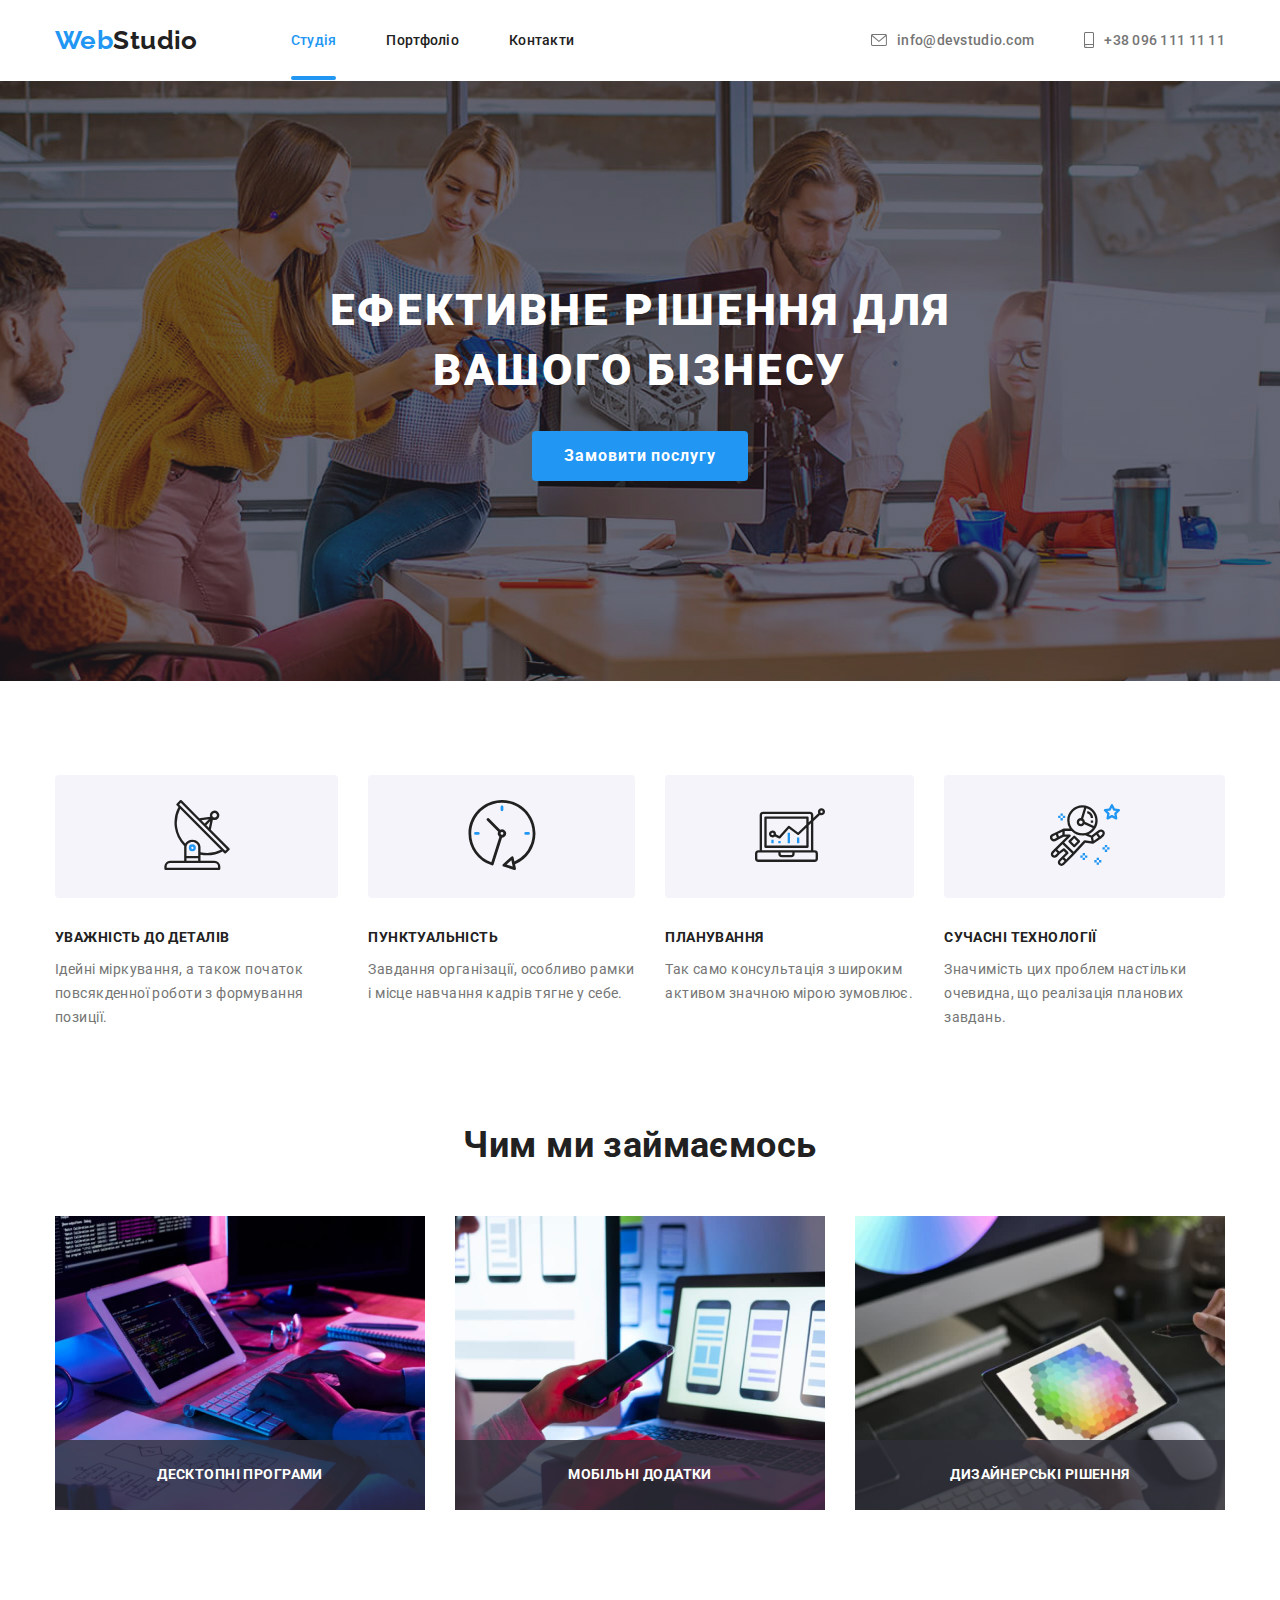
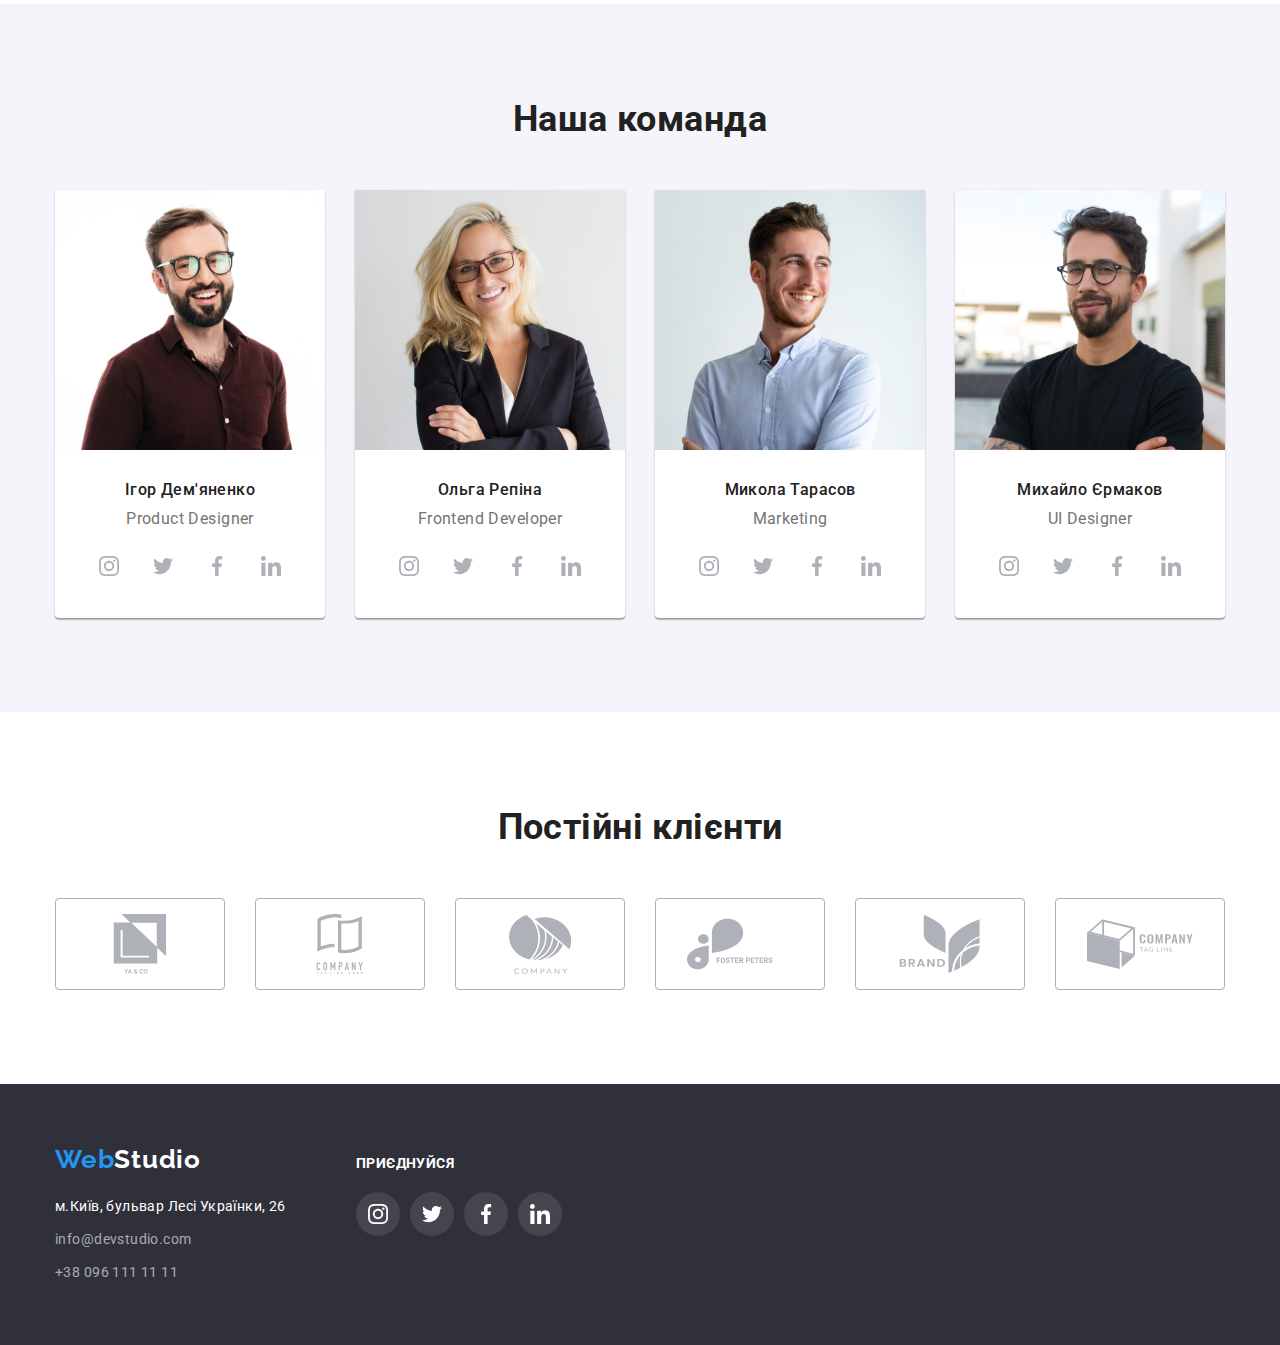
==== index.html @ 9a930aad "Initial commit" ====
<!DOCTYPE html>
<html lang="en">
	<head>
		<meta charset="UTF-8" />
		<meta http-equiv="X-UA-Compatible" content="IE=edge" />
		<meta name="viewport" content="width=device-width, initial-scale=1.0" />
		<link rel="preconnect" href="https://fonts.googleapis.com" />
		<link rel="preconnect" href="https://fonts.gstatic.com" crossorigin />
		<link
			href="https://fonts.googleapis.com/css2?family=Raleway:wght@700&family=Roboto:wght@400;500;700;900&display=swap"
			rel="stylesheet"
		/>
		<link
			rel="stylesheet"
			href="https://cdnjs.cloudflare.com/ajax/libs/modern-normalize/1.1.0/modern-normalize.min.css"
		/>
		<link rel="stylesheet" href="./css/styles.css" />
		<title>goit-markup-hw-01</title>
	</head>

	<body>
		<!--header-->
		<header>
			<div class="header container">
				<nav class="header-nav">
					<a class="link-decor logo-decor" href="./index.html"> <span class="logo">Web</span>Studio </a>

					<ul class="nav list">
						<li class="list-link"><a href="./index.html" class="link link-decor link-active">Студія</a></li>
						<li class="list-link"><a href="./portfolio.html" class="link link-decor">Портфоліо</a></li>
						<li class="list-link"><a href="#" class="link link-decor">Контакти</a></li>
					</ul>
				</nav>

				<ul class="main-contacts list">
					<li class="decor-contacts">
						<a class="contacts link-decor" href="mailto:info@devstudio.com">
							<svg class="icon-mail">
								<use href="./images/icons.svg#icon-envelope"></use>
							</svg>
							info@devstudio.com
						</a>
					</li>
					<li class="decor-contacts">
						<a class="contacts link-decor" href="tel:+380961111111">
							<svg class="icon-phone">
								<use href="./images/icons.svg#icon-smartphone"></use>
							</svg>
							+38 096 111 11 11
						</a>
					</li>
				</ul>
			</div>
		</header>
		<!-- Main content -->
		<main>
			<!-- Герой -->
			<section class="hero-section">
				<div class="container">
					<h1 class="hero">ефективне рішення для вашого бізнесу</h1>
					<button class="btn main-btn" type="button" data-modal-open>Замовити послугу</button>

					<div class="backdrop is-hidden" data-modal>

						<div class="modal">

							<button class="modal-btn" type="button" data-modal-close>
								<svg class="modal-btn-icon">
									<use href="./images/icons.svg#icon-vector"></use>
								</svg>
							</button>

							<form class="modal-form">
								<b>Залиште свої дані, ми Вам передзвонимо</b>

							<ul class="list">
								<li>
									<label for="name"> Iм'я </label>
									<input type="text" name="name" id="name"> 
								</li>
								<li>
									<label for="tel"> Телефон </label>
									<input type="tel" name="tel" id="tel"> 
								</li>
								<li>
									<label for="email">Пошта</label>
									<input type="email" name="email" id="email">
								</li>
								<li>
									<label for="comment">Коментарій</label>
									<textarea class="textarea" name="comment" id="comment" rows="10"  placeholder="Введіть текст"></textarea>
								</li>
							</ul>
							</form>
						</div>
						
					</div>
				</div>
			</section>
			<!--Наші сильні сторони-->
			<section class="section">
				<div class="container">
					<h2 class="second-hero visually-hidden">Наші сильні сторони</h2>
					<ul class="list first-list">
						<li class="first-item">
							<div class="decor-about-icon">
								<svg class="icon-antenna">
									<use href="./images/icons.svg#icon-antenna"></use>
								</svg>
							</div>
							<h3 class="title-about">Уважність до деталів</h3>
							<p class="content main-content">
								Ідейні міркування, а також початок повсякденної роботи з формування позиції.
							</p>
						</li>
						<li class="first-item">
							<div class="decor-about-icon">
								<svg class="icon-antenna">
									<use href="./images/icons.svg#icon-clock"></use>
								</svg>
							</div>
							<h3 class="title-about">Пунктуальність</h3>
							<p class="content main-content">
								Завдання організації, особливо рамки і місце навчання кадрів тягне у себе.
							</p>
						</li>
						<li class="first-item">
							<div class="decor-about-icon">
								<svg class="icon-antenna">
									<use href="./images/icons.svg#icon-diagram"></use>
								</svg>
							</div>
							<h3 class="title-about">Планування</h3>
							<p class="content main-content">Так само консультація з широким активом значною мірою зумовлює.</p>
						</li>
						<li class="first-item">
							<div class="decor-about-icon">
								<svg class="icon-antenna">
									<use href="./images/icons.svg#icon-astronaut"></use>
								</svg>
							</div>
							<h3 class="title-about">Сучасні технології</h3>
							<p class="content main-content">
								Значимість цих проблем настільки очевидна, що реалізація планових завдань.
							</p>
						</li>
					</ul>
				</div>
			</section>
			<!-- Чим ми займаємось -->
			<section class="section-decor">
				<div class="container">
					<h2 class="second-hero">Чим ми займаємось</h2>
					<ul class="list second-list">
						<li class="work-foto">
							<img src="images/image_lessons1.jpg" alt="Somebory write code" width="370" />
							<div class="work-description">
								<p class="work-text">Десктопні програми</p>
							</div>
						</li>
						<li class="work-foto">
							<img src="images/image_lessons11.jpg" alt="phone and laptop" width="370" />
							<div class="work-description">
								<p class="work-text">Мобільні додатки</p>
							</div>
						</li>
						<li class="work-foto">
							<img src="images/image_lessons111.jpg" alt="ipad" width="370" />
							<div class="work-description">
								<p class="work-text">Дизайнерські рішення</p>
							</div>
						</li>
					</ul>
				</div>
			</section>
			<!-- Наша команда -->
			<section class="our-team section">
				<div class="container">
					<h2 class="second-hero">Наша команда</h2>
					<ul class="list third-list">
						<li class="team-foto">
							<img src="images/foto1.jpg" alt="Product Designer" width="270" height="260" />
							<div class="team-decor">
								<h3 class="team-title">Ігор Дем'яненко</h3>
								<p class="content team-content">Product Designer</p>

								<ul class="list icon-team">
									<li class="item-clients">
										<a class="link-icon-team link-decor" href="">
											<svg class="icon-team-decor">
												<use href="./images/icons.svg#icon-instagram"></use>
											</svg>
										</a>
									</li>
									<li class="item-clients">
										<a class="link-icon-team link-decor" href="">
											<svg class="icon-team-decor">
												<use href="./images/icons.svg#icon-twitter"></use>
											</svg>
										</a>
									</li>
									<li class="item-clients">
										<a class="link-icon-team link-decor" href="">
											<svg class="icon-team-decor">
												<use href="./images/icons.svg#icon-facebook"></use>
											</svg>
										</a>
									</li>
									<li class="item-clients">
										<a class="link-icon-team link-decor" href="">
											<svg class="icon-team-decor">
												<use href="./images/icons.svg#icon-linkedin"></use>
											</svg>
										</a>
									</li>
								</ul>
							</div>
						</li>
						<li class="team-foto">
							<img src="images/foto2.jpg" alt="Developer" width="270" height="260" />
							<div class="team-decor">
								<h3 class="team-title">Ольга Репіна</h3>
								<p class="content team-content">Frontend Developer</p>
								<ul class="list icon-team">
									<li class="item-clients">
										<a class="link-icon-team link-decor" href="">
											<svg class="icon-team-decor">
												<use href="./images/icons.svg#icon-instagram"></use>
											</svg>
										</a>
									</li>
									<li class="item-clients">
										<a class="link-icon-team link-decor" href="">
											<svg class="icon-team-decor">
												<use href="./images/icons.svg#icon-twitter"></use>
											</svg>
										</a>
									</li>
									<li class="item-clients">
										<a class="link-icon-team link-decor" href="">
											<svg class="icon-team-decor">
												<use href="./images/icons.svg#icon-facebook"></use>
											</svg>
										</a>
									</li>
									<li class="item-clients">
										<a class="link-icon-team link-decor" href="">
											<svg class="icon-team-decor">
												<use href="./images/icons.svg#icon-linkedin"></use>
											</svg>
										</a>
									</li>
								</ul>
							</div>
						</li>
						<li class="team-foto">
							<img src="images/foto3.jpg" alt="Marketing" width="270" height="260" />
							<div class="team-decor">
								<h3 class="team-title">Микола Тарасов</h3>
								<p class="content team-content">Marketing</p>
								<ul class="list icon-team">
									<li class="item-clients">
										<a class="link-icon-team link-decor" href="">
											<svg class="icon-team-decor">
												<use href="./images/icons.svg#icon-instagram"></use>
											</svg>
										</a>
									</li>
									<li class="item-clients">
										<a class="link-icon-team link-decor" href="">
											<svg class="icon-team-decor">
												<use href="./images/icons.svg#icon-twitter"></use>
											</svg>
										</a>
									</li>
									<li class="item-clients">
										<a class="link-icon-team link-decor" href="">
											<svg class="icon-team-decor">
												<use href="./images/icons.svg#icon-facebook"></use>
											</svg>
										</a>
									</li>
									<li class="item-clients">
										<a class="link-icon-team link-decor" href="">
											<svg class="icon-team-decor">
												<use href="./images/icons.svg#icon-linkedin"></use>
											</svg>
										</a>
									</li>
								</ul>
							</div>
						</li>
						<li class="team-foto">
							<img src="images/foto4.jpg" alt="UI Designer" width="270" height="260" />
							<div class="team-decor">
								<h3 class="team-title">Михайло Єрмаков</h3>
								<p class="content team-content">UI Designer</p>
								<ul class="list icon-team">
									<li class="item-clients">
										<a class="link-icon-team link-decor" href="">
											<svg class="icon-team-decor">
												<use href="./images/icons.svg#icon-instagram"></use>
											</svg>
										</a>
									</li>
									<li class="item-clients">
										<a class="link-icon-team link-decor" href="">
											<svg class="icon-team-decor">
												<use href="./images/icons.svg#icon-twitter"></use>
											</svg>
										</a>
									</li>
									<li class="item-clients">
										<a class="link-icon-team link-decor" href="">
											<svg class="icon-team-decor">
												<use href="./images/icons.svg#icon-facebook"></use>
											</svg>
										</a>
									</li>
									<li class="item-clients">
										<a class="link-icon-team link-decor" href="">
											<svg class="icon-team-decor">
												<use href="./images/icons.svg#icon-linkedin"></use>
											</svg>
										</a>
									</li>
								</ul>
							</div>
						</li>
					</ul>
				</div>
			</section>
			<!-- Our partners -->
			<section class="section">
				<div class="container">
					<h2 class="second-hero">Постійні клієнти</h2>

					<ul class="list clients">
						<li class="icon-clients">
							<a class="link-clients" href="">
								<svg class="icon-company">
									<use href="./images/icons.svg#icon-client1"></use>
								</svg>
							</a>
						</li>
						<li class="icon-clients">
							<a class="link-clients" href="">
								<svg class="icon-company">
									<use href="./images/icons.svg#icon-client2"></use>
								</svg>
							</a>
						</li>
						<li class="icon-clients">
							<a class="link-clients" href="">
								<svg class="icon-company">
									<use href="./images/icons.svg#icon-client3"></use>
								</svg>
							</a>
						</li>
						<li class="icon-clients">
							<a class="link-clients" href="">
								<svg class="icon-company">
									<use href="./images/icons.svg#icon-client4"></use>
								</svg>
							</a>
						</li>
						<li class="icon-clients">
							<a class="link-clients" href="">
								<svg class="icon-company">
									<use href="./images/icons.svg#icon-client5"></use>
								</svg>
							</a>
						</li>
						<li class="icon-clients">
							<a class="link-clients" href="">
								<svg class="icon-company">
									<use href="./images/icons.svg#icon-client6"></use>
								</svg>
							</a>
						</li>
					</ul>
				</div>
			</section>
		</main>
		<!-- footer -->
		<footer class="address">
			<div class="container footer-flex">
				<div>
					<a class="link-decor decor-address" href="./index.html">
						<span class="logo">Web</span><span class="logo-three">Studio</span>
					</a>

					<address class="adress">
						<ul class="adress-nav list">
							<li class="addres-item">
								<a
									class="location link-decor"
									href="https://goo.gl/maps/icbzuspawYWSh7ycA"
									target="_blank"
									rel="noreferrer noopener nofollow"
								>
									м.Київ, бульвар Лесі Українки, 26
								</a>
							</li>
							<li class="addres-item">
								<a class="contact link-decor contact-footer" href="mailto:info@devstudio.com">info@devstudio.com</a>
							</li>
							<li class="addres-item">
								<a class="contact link-decor contact-footer" href="tel:+380961111111">+38 096 111 11 11</a>
							</li>
						</ul>
					</address>
				</div>
				<div class="social">
					<p class="fotter-header">Приєднуйся</p>
					<ul class="list icon-footer">
						<li class="white-icon-footer">
							<a class="footer-social-icon link-decor link-icon-footer" href="">
								<svg class="icon-team-decor instagram">
									<use href="./images/icons.svg#icon-instagram"></use>
								</svg>
							</a>
						</li>
						<li class="white-icon-footer">
							<a class="footer-social-icon link-decor link-icon-footer" href="">
								<svg class="icon-team-decor twitter">
									<use href="./images/icons.svg#icon-twitter"></use>
								</svg>
							</a>
						</li>
						<li class="white-icon-footer">
							<a class="footer-social-icon link-decor link-icon-footer" href="">
								<svg class="icon-team-decor facebook">
									<use href="./images/icons.svg#icon-facebook"></use>
								</svg>
							</a>
						</li>
						<li class="white-icon-footer">
							<a class="footer-social-icon link-decor link-icon-footer" href="">
								<svg class="icon-team-decor linkedin">
									<use href="./images/icons.svg#icon-linkedin"></use>
								</svg>
							</a>
						</li>
					</ul>
				</div>
			</div>
		</footer>

		<script src="./js/modal.js"></script>
	</body>
</html>
---- css/styles.css ----
html {
	box-sizing: border-box;
}

*,
*::before,
*::after { 
	box-sizing: inherit;
}


:root {
	--main-secondary-color: #757575;
	--main-color: #212121;
	--main-backg-color: #ffffff;
	--hover-color: #2196f3;
	--heder-backg-color: #2f303a;
	--main-section-color: #e5e5e5;
	--secondary-section-color: #f5f4fa;
	--main-btn-color: #188ce8;
	--border-line: #ECECEC;
	--contact-footer: rgba(255, 255, 255, 0.6);
	--border-color: #EEEEEE;
	--client-color: #AFB1B8;
	--animation-cubic :250ms cubic-bezier(0.4, 0, 0.2, 1);
	
}

body {

	font-family: "Roboto", sans-serif;
	color: var(--main-color);
	letter-spacing: 0.03em;
	background-color: var(--main-backg-color);
	font-size: 14px;
}

/* Margin - 0 */

h1,h2,h3,h4,h5,h6,p { 

	margin: 0;

}

						/* Hide-titles */

.visually-hidden {
	position: absolute;
	width: 1px;
	height: 1px;
	margin: -1px;
	border: 0;
	padding: 0;

	white-space: nowrap;
	clip-path: inset(100%);
	clip: rect(0 0 0 0);
	overflow: hidden;
}

/* ---------------------------Списки----------------- */
.list {
	list-style: none;
	margin: 0;
	padding-left: 0;
}

/* ------------------------ IMAGE --------------------*/

img { 
	display: block;
	max-width: 100%;
	height: auto;
}

/* ------------------------Containers ------------------*/


.container { 
	width: 1200px;
	padding: 0px 15px;
	margin: 0 auto;
	
}

/* -------------------------ALL Sections---------------- */

.section { 
	padding-top: 94px;
	padding-bottom: 94px;
}


/* -------------------------LINKS decor------------------*/



.link-decor {
	
	text-decoration: none;
	
}



/*--------------------------- hedear ---------------------*/

.header { 
	display: flex;

	align-items: center;

}

 /* --------------------------FLEX NAV--------------------- */
.nav { 
	display: flex;
}
.main-contacts {
	display: flex;
	margin-left: auto;
	
}

/* .icon-mail {

} */
.main-contacts .decor-contacts + .decor-contacts { 
	margin-left: 50px;
}

.decor-contacts {
	display: flex;
	align-items: center;
	
}

/* 
.icon-mail {
	background-image: url(../images/icons.svg/envelope.svg);
	background-repeat: no-repeat;
	background-position: left center;
}

.icon-phone {
	background-image: url(../images/icons.svg/smartphone.svg);
	background-repeat: no-repeat;
	background-position: left center;
} */


.header-nav {
	display: flex;
	align-items: center;
}


.nav .list-link +.list-link { 
	margin-left: 50px;
}

/* --------------------------Icons nav------------------------ */
.icon-phone:hover,
.icon-mail:hover {
	fill: var(--hover-color);
}


.icon-mail { 
	fill: currentColor;
	width: 16px;
	height: 12px;
	margin-right: 10px;
}

.icon-phone { 
	fill: currentColor;
	width: 10px;
	height: 16px;
	margin-right: 10px;

}

/* ----------------------------LOGO ------------------------*/
.logo { 
	color: var(--hover-color);

	font-family: "Raleway", sans-serif;
	font-weight: 700;
	font-size: 26px;
	line-height: 1.19;
	
	
}


.logo-decor {
	align-self: center;

	color: var(--main-color);

	font-family: "Raleway", sans-serif;
	font-weight: 700;
	font-size: 26px;
	line-height: 1.19;

	margin-right: 93px;
}

/* ---------------------------navigation -----------------------*/

.nav {
	
	margin-top: 32px;
	margin-bottom: 32px;
	
}

.link {
	padding-top: 32px;
	padding-bottom: 32px;

	color: currentColor;
	font-weight: 500;
	line-height: 1.14;
	letter-spacing: 0.02em;

	transition: color var(--animation-cubic);
}

.link:hover,
.link:focus {
	color: var(--hover-color);
}

.link-active{
	color: var(--hover-color);
}

.link-active { 
	position: relative;
}
.link-active:after {
	content: ""; 
	position: absolute;
	display: block;
	bottom: 0;
	left: 0;

	width: 100%;
	height: 4px;
	border-radius: 2px;

	background-color: var(--hover-color);
}	


/* ------------------------------- contacts ----------------------*/

.contacts {
	display: flex;
	align-items: center;
	padding: 32px 0 ;
	font-weight: 500;
	line-height: 1.14px;
	letter-spacing: 0.02em;
	color: var(--main-secondary-color);

	transition: color var(--animation-cubic);
	
}

.contacts:hover,
.contacts:focus {
	color: var(--hover-color);
}



/* --------------------------------------HERO --------------------------*/

.hero {

	width: 696px;
	margin:0 auto;

	margin-bottom: 30px;

	color: var(--main-backg-color);
	font-weight: 900;
	font-size: 44px;
	line-height: 1.36;
	letter-spacing: 0.06em;
	text-transform: uppercase;

	
}


.hero-section {
	
	text-align: center;
	padding-top: 200px;
	padding-bottom: 200px;

	max-width: 1600px;
	height: 600px;

	margin-left: auto;
	margin-right: auto;

	background-image: linear-gradient(rgba(47,48,58,0.4), rgba(47,48,58,0.4)), 
	url(../images/hero.jpg);

	background-position: center;
	background-color: var(--heder-backg-color);
	background-repeat: no-repeat;
	background-size: cover;


}

/*---------------------------------Main botton --------------------*/

.main-btn {

	display: inline-block;
	/* min-width: 200px; */
	padding: 10px 32px;
	/* margin-top: 30px; */

	border-radius: 4px;
	border: none;

	background: var(--hover-color);
	color: var(--main-backg-color);

	font-weight: 700;
	font-size: 16px;
	line-height: 1.88;

	letter-spacing: 0.06em;

	font-family: inherit;
	cursor: pointer;

	transition: background-color var(--animation-cubic);
}

.main-btn:hover,
.main-btn:focus {
	background-color: var(--main-btn-color);
	
}


/* ----------------------backdrobs ----------------------------------- */

.backdrop { 
	position: fixed;
	top: 0;
	left: 0;
	width: 100%;
	height: 100%;

	opacity: 1;
	z-index: 1;

	background-color: rgba(0, 0, 0, 0.2);

	transition: opacity var(--animation-cubic);

	

}
.backdrop.is-hidden { 
	opacity: 0;
	pointer-events: none;
}

.modal { 
	position: absolute;
	top: 50%;
	left: 50%;
	transform:translate(-50%, -50%) scale(1.0);

	margin: 0 auto;

	width: 528px;
	height: 581px;
	background-color: var(--main-backg-color);

	box-shadow: 0px 1px 3px rgba(0, 0, 0, 0.12), 0px 1px 1px rgba(0, 0, 0, 0.14), 0px 2px 1px rgba(0, 0, 0, 0.2);
	border-radius: 4px;
}

/*----------------------------- MODAL -----------------------------*/
.modal-btn { 
	display:flex;
	justify-content: center;

	margin-left: auto;
	margin-right: 8px ;
	margin-top: 8px;

	border-radius: 50%;
	border: 1px solid rgba(0, 0, 0, 0.1);;

	width: 30px;
	height: 30px;
	
	background-color: var(--main-backg-color);

	cursor: pointer;
	text-decoration: none;
	
	transition: box-shadow var(--animation-cubic);
}

.modal-btn:hover { 
	box-shadow: 0px 1px 3px rgba(0, 0, 0, 0.12), 0px 1px 1px rgba(0, 0, 0, 0.14), 0px 2px 1px rgba(0, 0, 0, 0.2);
}

.modal-btn-icon { 
	width: 11px;
	height: 11px;
	align-self: center;

}


/* --------------------------------Modal form Decor-------------------- */


.modal-form { 
	/* position: absolute;
	top: 0;
	left: 0;
	width: 100%;
	height: 100%;

	opacity: 1;
	z-index: 1; */
}

.textarea { 
	resize: none;
}



/*-------------------------------------- second-hero ------------------------*/

.second-hero {
	text-align: center;
	font-weight: 700;
	font-size: 36px;
	line-height: 1.17;
	

	margin-bottom: 50px;
}

/* ----------------------------------First-list ---------------------------------*/

.first-list {
	display: flex;
	
}

.first-list .first-item + .first-item {
	margin-left: 30px;
}

/* ---------------------------------------::before - icon-------------------------- */
/* .first-item::before { 
	display: block;
	content: "" ;
	width: 270px;
	height: 120px;
	background-color: #F5F4FA ;
	border-radius: 4px;
	margin-bottom: 30px; 
	
.icon-antenna::before {
	background-image: url(../images/antenna.svg);
	background-repeat: no-repeat;
	background-position: center;

}

.icon-clock::before {
	background-image: url(../images/clock.svg);
	background-repeat: no-repeat;
	background-position: center;
}

.icon-diagrama::before {
	background-image: url(../images/diagram.svg);
	background-repeat: no-repeat;
	background-position: center;
}

.icon-astrounaut::before {
	background-image: url(../images/astronaut.svg);
	background-repeat: no-repeat;
	background-position: center;
}


/*---------------------------------------SVG - icon-------------------------------  */
.decor-about-icon { 
	text-align: center;
	margin-bottom: 30px;
	padding-top: 25px;
	padding-bottom: 25px;
	background-color: var(--secondary-section-color);
	border-radius: 4px;
	
}

.icon-antenna { 
	width: 70px;
	height: 70px;

}





/* -------------------------------------title - about------------------------------*/

.title-about {
	font-size: 14px;
	font-weight: 700;
	line-height: 1.42;
	text-transform: uppercase;

	margin-bottom: 10px;
}



/* ----------------------------------Work foto----------------------------- */

.second-list {
	display: flex;
	
}
.section-decor { 
	padding-bottom: 94px;
}

.second-list .work-foto + .work-foto {
	margin-left: 30px;
}

.work-foto { 
	position: relative;
}

/*-------------------------------Work Position -------------------------------*/
/* .work-description { 
	position: relative;
} */

.work-text { 
	position: absolute;
	display: flex;

	justify-content: center;
	align-items: center;

	width: 100%;
	height: 70px;
	bottom: 0;

	font-weight: 700;
	line-height: 1.14;

	text-align: center;
	text-transform: uppercase;

	background-color: rgba(47, 48, 58, 0.8);

	color: var(--main-backg-color);
}



/* -----------------------------------------TEAM----------------------------------- */


.third-list { 
	display: flex;
	
}

.third-list .team-foto + .team-foto {
	margin-left: 30px;
}

.our-team {
	background-color: var(--secondary-section-color);
}

.team-title {
	font-weight: 500;
	font-size: 16px;
	line-height: 1.19;
	text-align: center;
	margin-bottom: 10px;


}

.team-foto {
	background-color: var(--main-backg-color);
	box-shadow: 0px 1px 3px rgba(0, 0, 0, 0.12), 0px 1px 1px rgba(0, 0, 0, 0.14), 0px 2px 1px rgba(0, 0, 0, 0.2);
	border-radius: 0px 0px 4px 4px;
}

.team-content {

	color: var(--main-secondary-color);
	text-align: center;
	font-size: 16px;
	line-height: 1.19;
	margin-bottom: 16px;
}

.team-decor { 
	padding: 30px 0;
}
/* ------------------------------team icon -------------------------- */
.icon-team { 
	display: flex;
	justify-content: center;
	
	/* gap: 10px; */
	/* border: 1px solid blue; */

}
.item-clients:not(:last-child) {
	margin-right: 10px;
}

.link-icon-team {

	display: flex;

	justify-content: center;
	align-items: center;
	color: var(--client-color);
	width: 44px;
	height: 44px;
	border-radius: 50%;

	transition: background-color var(--animation-cubic),
	color var(--animation-cubic) ;

}

.link-icon-team:hover,
.link-icon-team:focus {
	background-color: var(--hover-color);
	
	color: var(--main-backg-color);
	
}

.icon-team-decor{ 
	fill: currentColor;
	width: 20px;
	height: 20px;

}
/* --------------------------  Clients------------------------------ */

.clients { 
	display: flex;
}

.icon-clients:not(:last-child) {
	margin-right: 30px;
}

.link-clients { 
	display: flex;
	justify-content: center;
	align-items: center;
	/* padding:  16px 32px ; */
	width: 170px;
	height: 92px;
	border: 1px solid var(--client-color);
	border-radius: 4px;
	color: var(--client-color);

	transition: color var(--animation-cubic) , 
	border-color var(--animation-cubic);
	
}

.link-clients:hover,
.link-clients:focus {
	color: var(--hover-color);
	border-color: var(--hover-color);
}


.icon-company { 
	fill: currentColor;
	width:  106px;
	height: 60px;
	
}
/*------------------------------------ параграфи (Р)----------------------------*/


.main-content {
	line-height: 1.71;
	color: var(--main-secondary-color);
}
.second-content {

	color: var(--main-secondary-color);

	font-size: 16px;
	line-height: 1.87;
}


/* ----------------------------------------- Footer! ----------------------------- */

.address {
	
	background-color: var(--heder-backg-color);
	padding: 60px 0;
	
}


.footer-flex { 
	display: flex;
	align-items: baseline;
}

.decor-address {
	display: block;
	margin-bottom: 20px;

	font-family: 'Raleway';
	font-style: normal;
	font-weight: 700;
	font-size: 26px;
	line-height: 1.19px;

	letter-spacing: 0.03em;


}

.adress {
	font-style: normal;
}

.adress-nav .addres-item + .addres-item {
	margin-top: 9px;
}

.logo-three {
	color: var(--main-backg-color);
	
}

.location {
	
	color: var(--main-backg-color);
	font-weight: 400;
	line-height: 1.71;

	transition: color var(--animation-cubic);	
}

.location:hover,
.location:focus {
	color: var(--hover-color);
}

.contact-footer {
	font-weight: 400;
	line-height: 1.71;
	color: var(--contact-footer);

	transition: color var(--animation-cubic);	
}

.contact:hover,
.contact:focus {
	color: var(--hover-color);
}

	

/* -------------------------------Footer section two----------------------- */

.fotter-header {
	
	margin-bottom: 20px;

	font-weight: 700;
	line-height: 1.14;
	text-transform: uppercase;
	
	color: var(--main-backg-color);
}

.social { 
	margin-left: 70px;

}

.icon-footer{ 
	display:flex;
	
	/* border: 1px solid blue; */
}


.footer-social-icon { 
	display: flex;

	justify-content: center;
	align-items: center;
	color: var(--client-color);
	width: 44px;
	height: 44px;
	border-radius: 50%;

	transition: background-color var(--animation-cubic);
}

.footer-social-icon:hover,
.footer-social-icon:focus {
	background-color: var(--hover-color);
		
}

.white-icon-footer .icon-team-decor { 
	color: var(--main-backg-color);
	
}
.white-icon-footer:not(:last-child) {
	margin-right: 10px;
}

.link-icon-footer {
	background-color: rgba(255, 255, 255, 0.1);
	
}




/* ----------------------------------------------------PORTFOLIO -------------------------------------------------- */



/* -----------------------------------heder-porfolio-------------------------------- */

.header-line {
  border-bottom: 1px solid var(--border-line);
}


/* --------------------------------------nav-buttons ---------------------------------*/

.second-nav {
	display: flex;
	justify-content: center;

	margin-bottom: 50px;

	
}

.second-nav .portfolio-btn + .portfolio-btn {
	margin-left: 8px;
}





.second-btn {
	display: inline-block;
	
	border: none;
	border-radius: 4px;

	font-family: inherit;
	font-weight: 500;
	font-size: 16px;
	line-height: 1.62;
	text-align: center;
	letter-spacing: 0.03em;
	cursor: pointer;

	padding: 6px 22px;

	transition: color var(--animation-cubic),
	background-color var(--animation-cubic),
	box-shadow var(--animation-cubic);	

}

.second-btn:hover,
.second-btn:focus {
	background-color: var(--hover-color);

	color: var(--main-backg-color);
	box-shadow: 0px 3px 1px rgba(0, 0, 0, 0.1), 0px 1px 2px rgba(0, 0, 0, 0.08), 0px 2px 2px rgba(0, 0, 0, 0.12);
}


/*--------------------------------------- group-proposition ----------------------------*/

.proposition {
	display: flex;
	flex-wrap: wrap;
	/* gap: 30px; */
}
.decor-text {
	padding: 20px 24px;
	border: 1px solid var(--border-color);
	border-top: none;
	
}

.proposition-decor {
	
	/* margin-right: calc(100% -  2 * 30px) / 3; */
	/*-------------------------------------- Варіант Flex-box #2 --------------------------- */
	 margin-right: 30px;
	margin-bottom: 30px; 
	
}

.proposition-decor:nth-child(3n) {
	margin-right: 0;
}

.proposition-decor:nth-last-child(-n + 3) {
	margin-bottom: 0;
}


/*------------------------------------- portfolio-title -----------------------------------*/

.portfolio-title {

	margin-bottom: 4px;

	color: var(--main-color);
	font-weight: 700;
	font-size: 18px;
	line-height: 2;
	letter-spacing: 0.06em;
	
}

/*------------------------------------ list proposition ---------------------------------------*/

.portfolio-list {
	display: block;
	text-decoration: none;

	transition: box-shadow var(--animation-cubic);
}
.portfolio-list:hover,
.portfolio-list:focus {
	box-shadow: 0px 1px 1px rgba(0, 0, 0, 0.12), 0px 4px 4px rgba(0, 0, 0, 0.06), 1px 4px 6px rgba(0, 0, 0, 0.16);
}


/* ------------------- hidden-list ----position--------------------- */


.thumb-proposition{ 
	position: relative;
	overflow: hidden;
	
}


.text-proposition { 
	position: absolute;
	display: inline-block;
	top: 0;
	left: 0;

	width: 100%;
	height: 100%;

	font-size: 18px;
	line-height: 1.56;
	color: var(--main-backg-color);
	
	opacity: 0;

	background-color: rgba(33, 150, 243, 0.9);

	padding: 63px 24px;
	transform: translateY(100%); 
	transition: background-color var(--animation-cubic),
	opacity var(--animation-cubic),
	transform var(--animation-cubic);		
}


.portfolio-list:hover .text-proposition, .portfolio-list:focus .text-proposition { 
	
	opacity: 1;
	transform: translateY(0);
}




/* невдачі */

/* .thumb-proposition::before { 
	content:"";
	display: inline-block;
	position: absolute;
	top: 0;
	left: 0;
	
	width: 100%;
	height: 100%;


	transform: translateY(100%);


	transition:	translateY var(--animation-cubic);

	
} */
	/* opacity var(--animation-cubic), */

/* .thumb-proposition:hover::before { 
	opacity: 1;
	transform: translateY(0);
} */

/*  --------------------------дубиль 2 ------------------------------ */
/* .thumb-proposition { 
	position: relative;

}

.thumb-proposition::before { 
	content:"";
	display: inline-block;
	position: absolute;
	top: 0;
	left: 0;
	
	width: 100%;
	height: 100%;
}

.text-proposition { 
	position: absolute;
	top: 0;
	left: 0;

	font-size: 18px;
	line-height: 1.56;
	color: var(--main-backg-color);
	background-color: #188ce8;
} */
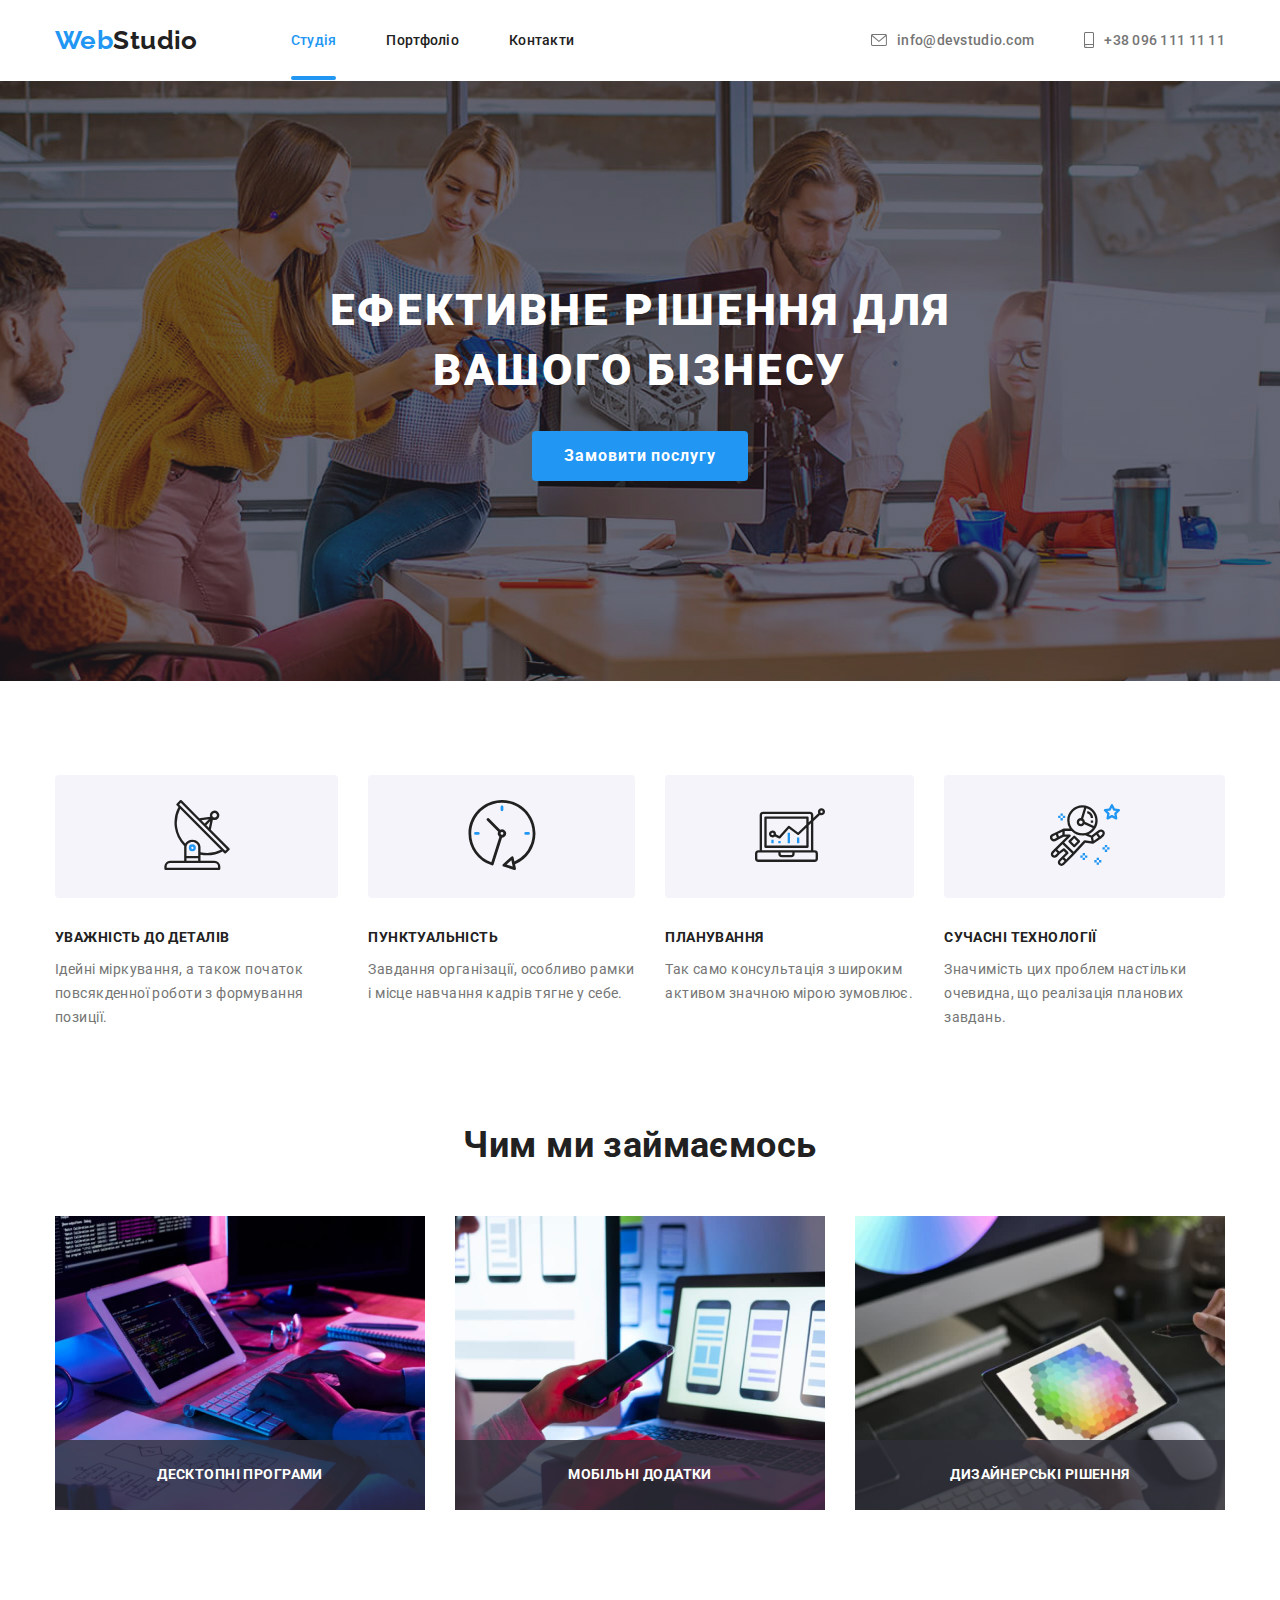
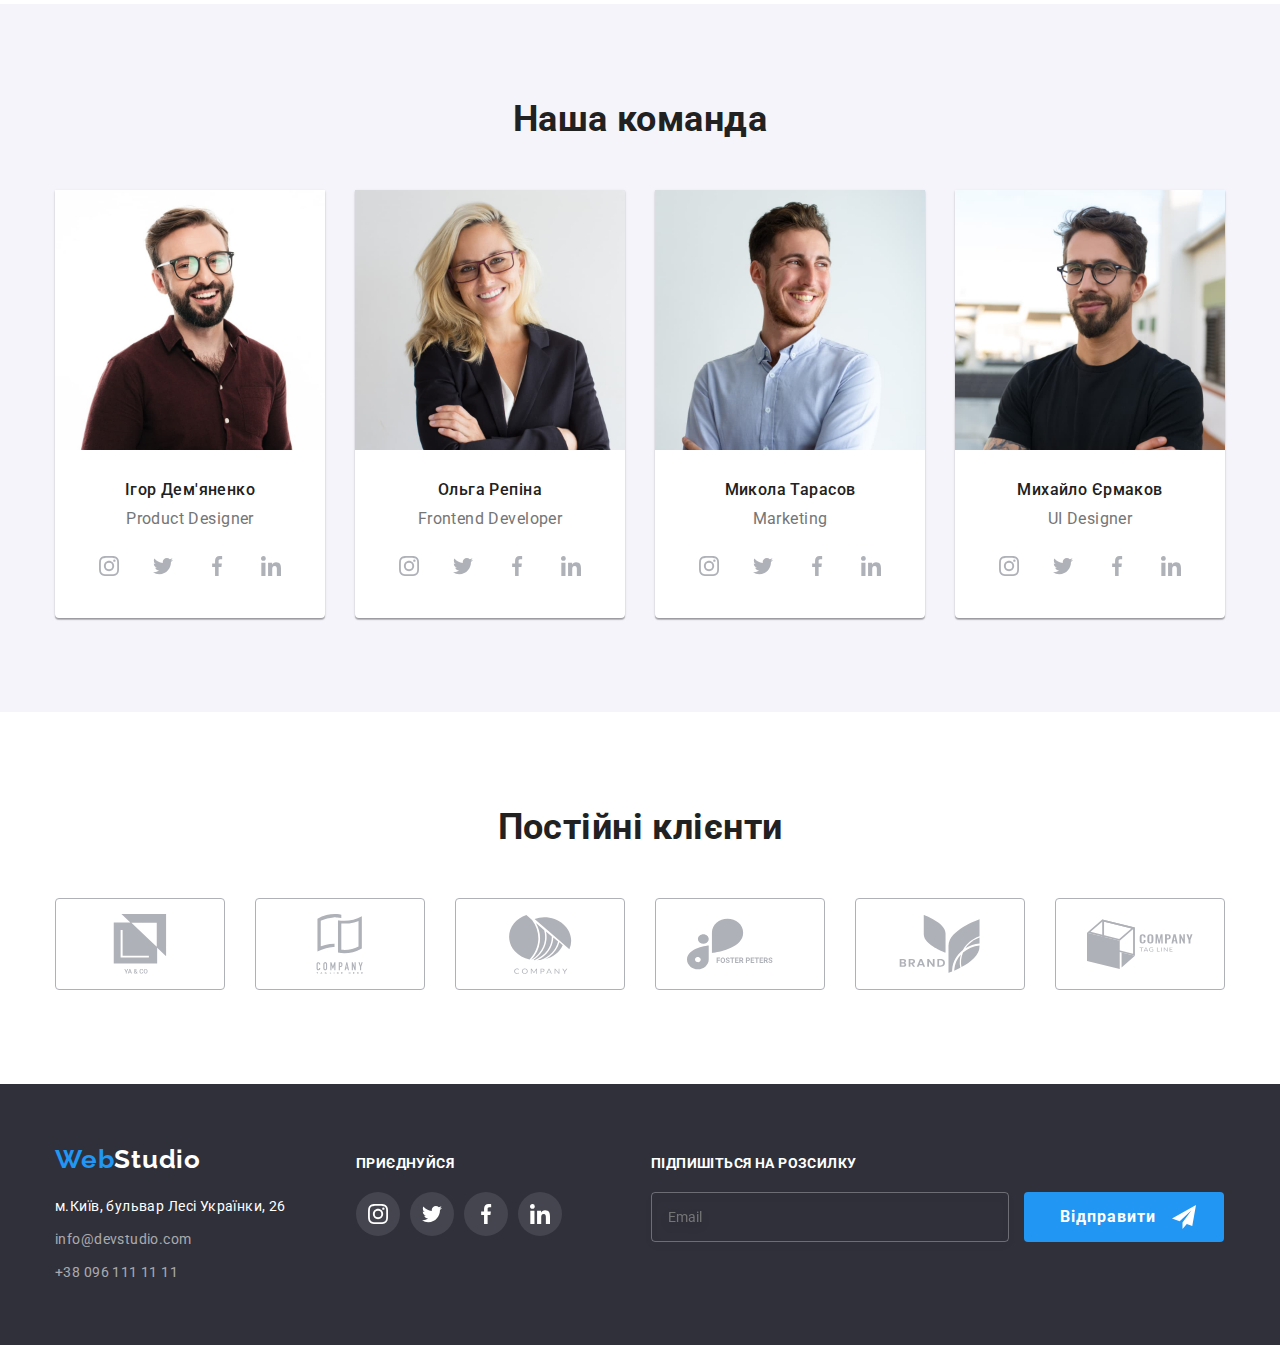
==== commit f6f3c9bd: "add form in footer" ====
--- a/index.html
+++ b/index.html
@@ -59,42 +59,6 @@
 				<div class="container">
 					<h1 class="hero">ефективне рішення для вашого бізнесу</h1>
 					<button class="btn main-btn" type="button" data-modal-open>Замовити послугу</button>
-
-					<div class="backdrop is-hidden" data-modal>
-
-						<div class="modal">
-
-							<button class="modal-btn" type="button" data-modal-close>
-								<svg class="modal-btn-icon">
-									<use href="./images/icons.svg#icon-vector"></use>
-								</svg>
-							</button>
-
-							<form class="modal-form">
-								<b>Залиште свої дані, ми Вам передзвонимо</b>
-
-							<ul class="list">
-								<li>
-									<label for="name"> Iм'я </label>
-									<input type="text" name="name" id="name"> 
-								</li>
-								<li>
-									<label for="tel"> Телефон </label>
-									<input type="tel" name="tel" id="tel"> 
-								</li>
-								<li>
-									<label for="email">Пошта</label>
-									<input type="email" name="email" id="email">
-								</li>
-								<li>
-									<label for="comment">Коментарій</label>
-									<textarea class="textarea" name="comment" id="comment" rows="10"  placeholder="Введіть текст"></textarea>
-								</li>
-							</ul>
-							</form>
-						</div>
-						
-					</div>
 				</div>
 			</section>
 			<!--Наші сильні сторони-->
@@ -381,6 +345,56 @@
 					</ul>
 				</div>
 			</section>
+			<!-- Modal -->
+			<div class="backdrop is-hidden" data-modal>
+				<div class="modal">
+					
+					<form class="form-modal">
+						<button class="modal-btn" type="button" data-modal-close>
+						<svg class="modal-btn-icon">
+							<use href="./images/icons.svg#icon-vector"></use>
+						</svg>
+					</button>
+						<p class="head-form">Залишайте свої дані, ми Вам передзвонимо</p>
+						
+						<label class="label-form">
+							<span class="name-span">ім'я</span>
+							<input class="input-form" type="text" name="name" autocomplete="on" />
+							<svg class="icon-form">
+								<use href="./images/icons.svg#icon-person"></use>
+							</svg>
+						</label>
+						<label class="label-form">
+							<span class="name-span">Телефон</span>
+							<input class="input-form" type="tel" name="tel" autocomplete="on" />
+							<svg class="icon-form">
+								<use href="./images/icons.svg#icon-phone"></use>
+							</svg>
+						</label>
+						<label class="label-form">
+							<span class="name-span">Пошта</span>
+							<input class="input-form" type="email" name="email" autocomplete="on" />
+							<svg class="icon-form">
+								<use href="./images/icons.svg#icon-email"></use>
+							</svg>
+						</label>
+
+						<label class="label-form" for="comment">
+							<span class="name-span">Коментарій</span>
+							<textarea class="textarea" name="comment" id="comment" rows="10" placeholder="Введіть текст"></textarea>
+						</label>
+
+						<label class="label-confirm">
+							<input class="checkbox" type="checkbox" name="confirm" id="confirm" />
+							<span class="box-checked"></span>
+							<span class="span-confirm">Погоджуюсь на розсилку та приймаю</span>
+							<a class="link-confirm" href="">Умови договору</a>
+						</label>
+
+						<button class="btn-submit" type="submit">Відправити</button>
+					</form>
+				</div>
+			</div>
 		</main>
 		<!-- footer -->
 		<footer class="address">
@@ -444,9 +458,24 @@
 						</li>
 					</ul>
 				</div>
+				<div class="form-footer">
+					<p class="fotter-header">Підпишіться на розсилку</p>
+
+					<label class="label-footer">
+							<input class="input-footer" type="text" name="text" placeholder="Email"/>
+					</label>
+
+					<button class="btn-footer" type="submit">
+						Відправити
+						<svg class="icon-btn-footer">
+							<use href="./images/icons.svg#icon-send"></use>
+						</svg>
+					</button>
+					
+				</div>
 			</div>
 		</footer>
 
 		<script src="./js/modal.js"></script>
 	</body>
-</html>
+</html>--- a/css/styles.css
+++ b/css/styles.css
@@ -124,7 +124,6 @@
 }
 
 /* .icon-mail {
-
 } */
 .main-contacts .decor-contacts + .decor-contacts { 
 	margin-left: 50px;
@@ -142,7 +141,6 @@
 	background-repeat: no-repeat;
 	background-position: left center;
 }
-
 .icon-phone {
 	background-image: url(../images/icons.svg/smartphone.svg);
 	background-repeat: no-repeat;
@@ -321,7 +319,7 @@
 
 }
 
-/*---------------------------------Main botton --------------------*/
+/*---------------------------------Main botton ------------------------------*/
 
 .main-btn {
 
@@ -415,10 +413,11 @@
 	cursor: pointer;
 	text-decoration: none;
 	
-	transition: box-shadow var(--animation-cubic);
+	transition: box-shadow var(--animation-cubic) , fill var(--animation-cubic);
 }
 
 .modal-btn:hover { 
+	fill: var(--hover-color);
 	box-shadow: 0px 1px 3px rgba(0, 0, 0, 0.12), 0px 1px 1px rgba(0, 0, 0, 0.14), 0px 2px 1px rgba(0, 0, 0, 0.2);
 }
 
@@ -429,23 +428,223 @@
 
 }
 
-
-/* --------------------------------Modal form Decor-------------------- */
-
-
-.modal-form { 
-	/* position: absolute;
-	top: 0;
-	left: 0;
-	width: 100%;
-	height: 100%;
-
-	opacity: 1;
-	z-index: 1; */
-}
-
+/* ------------------------------------MODAL DECOR-------------------------- */
+
+.form-modal { 
+	display: flex;
+    /* text-align: center; */
+    flex-direction: column;
+    /* align-content: flex-start; */
+    align-items: center;
+	
+
+}
+
+/* --------------------Header------------------ */
+.head-form { 
+	padding-bottom: 12px;
+
+	font-weight: 700;
+	font-size: 20px;
+	line-height: 1.15;
+	text-align: center;
+
+}
+
+/* ---------------------main form--------------- */
+
+.label-form { 
+
+	display: block;
+	position: relative;
+	/* border: 1px solid coral; */
+	margin-left: 40px;
+	margin-right: 40px;
+	margin-bottom: 10px;
+
+	text-align: initial;
+
+}
+.icon-form {
+	
+	position: absolute;
+
+	left: 12px;
+	bottom: 11px;
+
+
+	width: 18px;
+	height: 18px;
+
+	transition: fill var(--animation-cubic);
+}
+
+.input-form:focus + .icon-form {
+	fill: var(--hover-color);
+}
+
+
+.input-form { 
+	margin-top: 4px;
+
+	width: 448px;
+	height: 40px;
+
+	padding-left: 42px;
+
+	border: 1px solid rgba(33, 33, 33, 0.2);
+
+	border-radius: 4px;
+	transition: border-color var(--animation-cubic);
+
+	outline:transparent 
+
+}
+
+.input-form:focus { 
+	border-color: var(--hover-color);
+	
+}
+
+.name-span { 
+
+	font-size: 12px;
+	line-height: 1.17;
+	letter-spacing: 0.01em;
+
+	color: var(--main-secondary-color);
+}
+
+/*------------------------Textarea-------------
+--------- */
 .textarea { 
+	margin-top: 4px;
+	
 	resize: none;
+	width: 448px;
+	height: 120px;
+
+	border: 1px solid rgba(33, 33, 33, 0.2);
+	border-radius: 4px;
+
+	padding: 12px 16px;
+
+	font-size: 12px;
+	line-height: 14px;
+	letter-spacing: 0.01em;
+
+	transition: border-color var(--animation-cubic);
+
+	outline:transparent 
+	
+}
+
+.textarea::placeholder { 
+	color: rgba(117, 117, 117, 0.5);
+}
+
+.textarea:focus { 
+	border-color: var(--hover-color);
+}
+
+.label-confirm { 
+	display:flex;
+	justify-content: center;
+	align-items: center;
+
+	/* border: 1px solid coral; */
+
+	margin-top: 20px;
+}
+.span-confirm {
+	margin-left: 8px;
+
+	line-height: 1.71;
+
+	color: var(--main-secondary-color);
+
+}
+
+.link-confirm { 
+	color: rgba(33, 150, 243, 1);
+	margin-left: 3px;
+}
+
+/* ----------Botton Submit---------- */
+
+.btn-submit { 
+
+	
+	padding: 10px 55px;
+	margin-top: 30px;
+	margin-bottom: 40px;
+	/* margin-left: auto;
+	margin-right: auto; */
+
+	border-radius: 4px;
+	border: none;
+
+	background: var(--hover-color);
+	color: var(--main-backg-color);
+
+	font-weight: 700;
+	font-size: 16px;
+	line-height: 1.88;
+
+	letter-spacing: 0.06em;
+
+	font-family: inherit;
+	cursor: pointer;
+
+
+	transition: background-color var(--animation-cubic), box-shadow var(--animation-cubic) ;
+}
+
+.btn-submit:hover,
+.btn-submit:focus {
+	background-color: var(--main-btn-color);
+	box-shadow: 0px 4px 4px rgba(0, 0, 0, 0.15);
+	
+}
+
+.checkbox { 
+	appearance: none;
+	
+}
+
+
+.box-checked { 
+
+	display: block;
+
+	width: 16px;
+	height: 15px;
+	border: 2px solid #212121;
+	
+	border-radius: 2px;
+
+	transition-property: background-color, background-image, border-color;
+	transition-duration: 250ms;
+	transition-timing-function: cubic-bezier(0.4, 0, 0.2, 1);
+}
+
+/* .checkbox-icon { 
+	display: inline-block;
+	width: 16px;
+	height: 15px;
+
+	background-color: #212121;
+} */
+
+.checkbox:checked + .box-checked { 
+	border-color: var(--hover-color);
+
+	background-color: #2196f3;
+	background-image: url(../images/icon-check.svg);
+	background-repeat: no-repeat;
+	background-size: contain;
+	background-origin: border-box;
+
 }
 
 
@@ -487,28 +686,22 @@
 	background-image: url(../images/antenna.svg);
 	background-repeat: no-repeat;
 	background-position: center;
-
-}
-
+}
 .icon-clock::before {
 	background-image: url(../images/clock.svg);
 	background-repeat: no-repeat;
 	background-position: center;
 }
-
 .icon-diagrama::before {
 	background-image: url(../images/diagram.svg);
 	background-repeat: no-repeat;
 	background-position: center;
 }
-
 .icon-astrounaut::before {
 	background-image: url(../images/astronaut.svg);
 	background-repeat: no-repeat;
 	background-position: center;
 }
-
-
 /*---------------------------------------SVG - icon-------------------------------  */
 .decor-about-icon { 
 	text-align: center;
@@ -862,7 +1055,83 @@
 }
 
 
-
+.form-footer { 
+
+	margin-left: 89px;
+
+}
+
+.input-footer { 
+
+	width: 358px;
+	height: 50px;
+
+	padding-left: 16px;
+	
+	border: 1px solid rgba(255, 255, 255, 0.3);
+	filter: drop-shadow(0px 4px 4px rgba(0, 0, 0, 0.15));
+	border-radius: 4px;	
+
+	background-color: transparent;
+	color: var(--client-color);
+
+	transition: border-color var(--animation-cubic) ;
+
+	outline:transparent 
+
+}
+
+.input-footer:focus { 
+	border-color: var(--hover-color);
+}
+
+.btn-footer { 
+	position: relative;
+	margin-left: 12px;
+
+	padding: 10px 62px 10px 29px;
+	/* margin-left: auto;
+	margin-right: auto; */
+
+	width: 200px;
+	height: 50px;
+
+	border-radius: 4px;
+	border: none;
+
+	background-color: var(--hover-color);
+	color: var(--main-backg-color);
+
+	font-weight: 700;
+	font-size: 16px;
+	line-height: 1.88;
+
+	letter-spacing: 0.06em;
+
+	font-family: inherit;
+	cursor: pointer;
+
+
+	transition: background-color var(--animation-cubic), box-shadow var(--animation-cubic) ;
+}
+
+.btn-footer:hover,
+.btn-footer:focus {
+	background-color: var(--main-btn-color);
+	box-shadow: 0px 4px 4px rgba(0, 0, 0, 0.15);
+	
+}
+
+.icon-btn-footer { 
+	position: absolute;
+
+	top: 13px;
+	right: 28px;
+	width: 24px;
+	height: 24px;
+
+
+}
 
 /* ----------------------------------------------------PORTFOLIO -------------------------------------------------- */
 
@@ -1040,13 +1309,8 @@
 	
 	width: 100%;
 	height: 100%;
-
-
 	transform: translateY(100%);
-
-
 	transition:	translateY var(--animation-cubic);
-
 	
 } */
 	/* opacity var(--animation-cubic), */
@@ -1059,9 +1323,7 @@
 /*  --------------------------дубиль 2 ------------------------------ */
 /* .thumb-proposition { 
 	position: relative;
-
-}
-
+}
 .thumb-proposition::before { 
 	content:"";
 	display: inline-block;
@@ -1072,14 +1334,13 @@
 	width: 100%;
 	height: 100%;
 }
-
 .text-proposition { 
 	position: absolute;
 	top: 0;
 	left: 0;
-
 	font-size: 18px;
 	line-height: 1.56;
 	color: var(--main-backg-color);
 	background-color: #188ce8;
-} */+} */
+
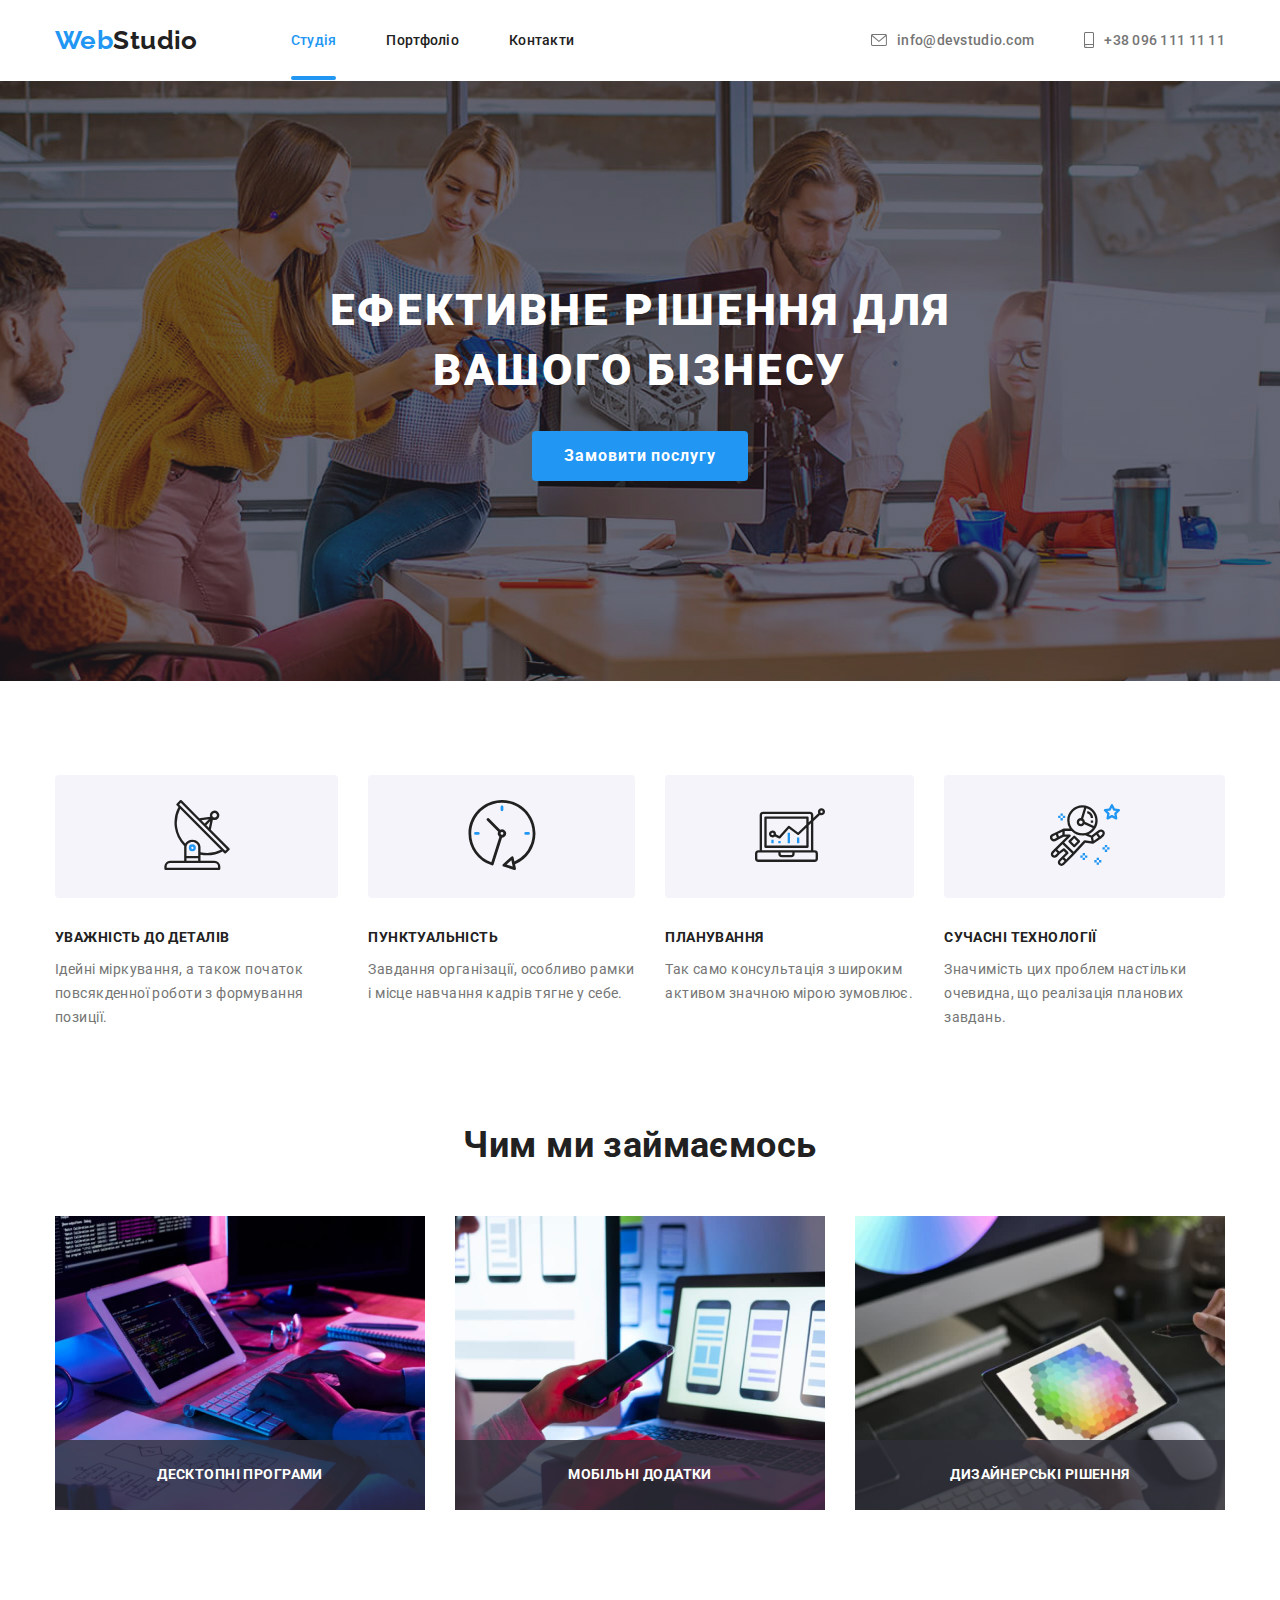
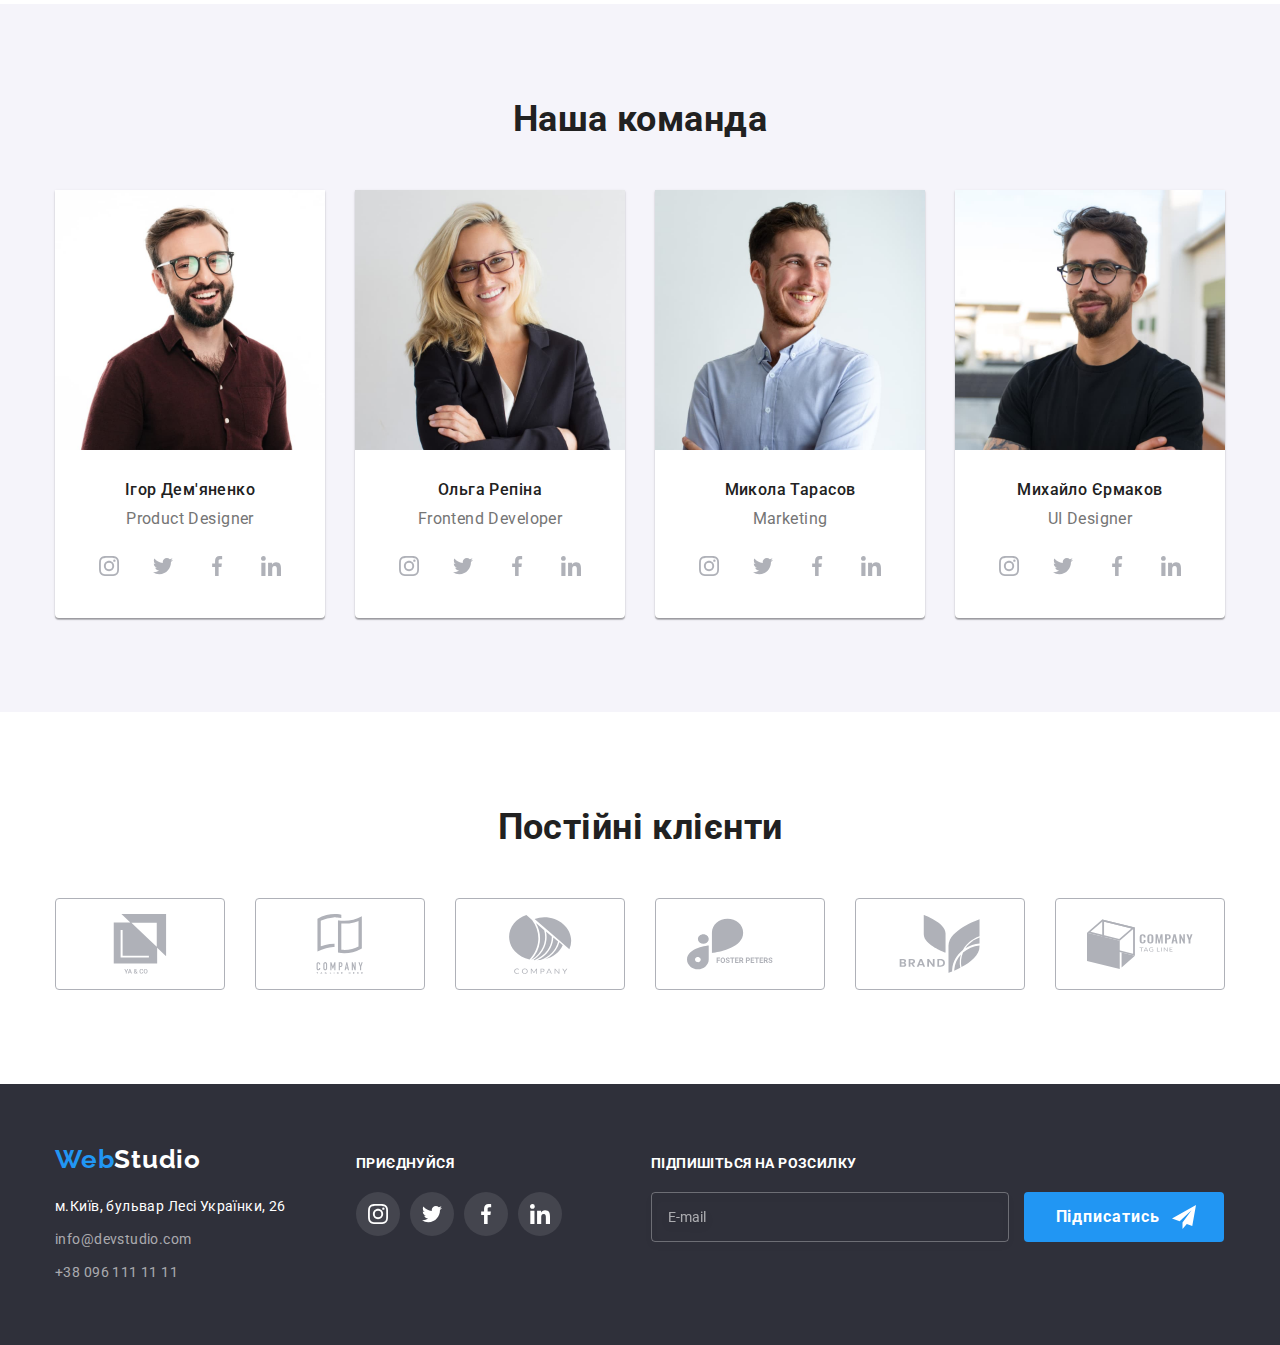
==== commit 6b10dca2: "correct a mistake" ====
--- a/index.html
+++ b/index.html
@@ -462,11 +462,11 @@
 					<p class="fotter-header">Підпишіться на розсилку</p>
 
 					<label class="label-footer">
-							<input class="input-footer" type="text" name="text" placeholder="Email"/>
+							<input class="input-footer" type="text" name="text" placeholder="E-mail"/>
 					</label>
 
 					<button class="btn-footer" type="submit">
-						Відправити
+						Підписатись
 						<svg class="icon-btn-footer">
 							<use href="./images/icons.svg#icon-send"></use>
 						</svg>
--- a/css/styles.css
+++ b/css/styles.css
@@ -1085,6 +1085,10 @@
 	border-color: var(--hover-color);
 }
 
+.input-footer::placeholder { 
+	color: rgba(255, 255, 255, 0.6);
+}
+
 .btn-footer { 
 	position: relative;
 	margin-left: 12px;
@@ -1121,6 +1125,8 @@
 	box-shadow: 0px 4px 4px rgba(0, 0, 0, 0.15);
 	
 }
+
+
 
 .icon-btn-footer { 
 	position: absolute;
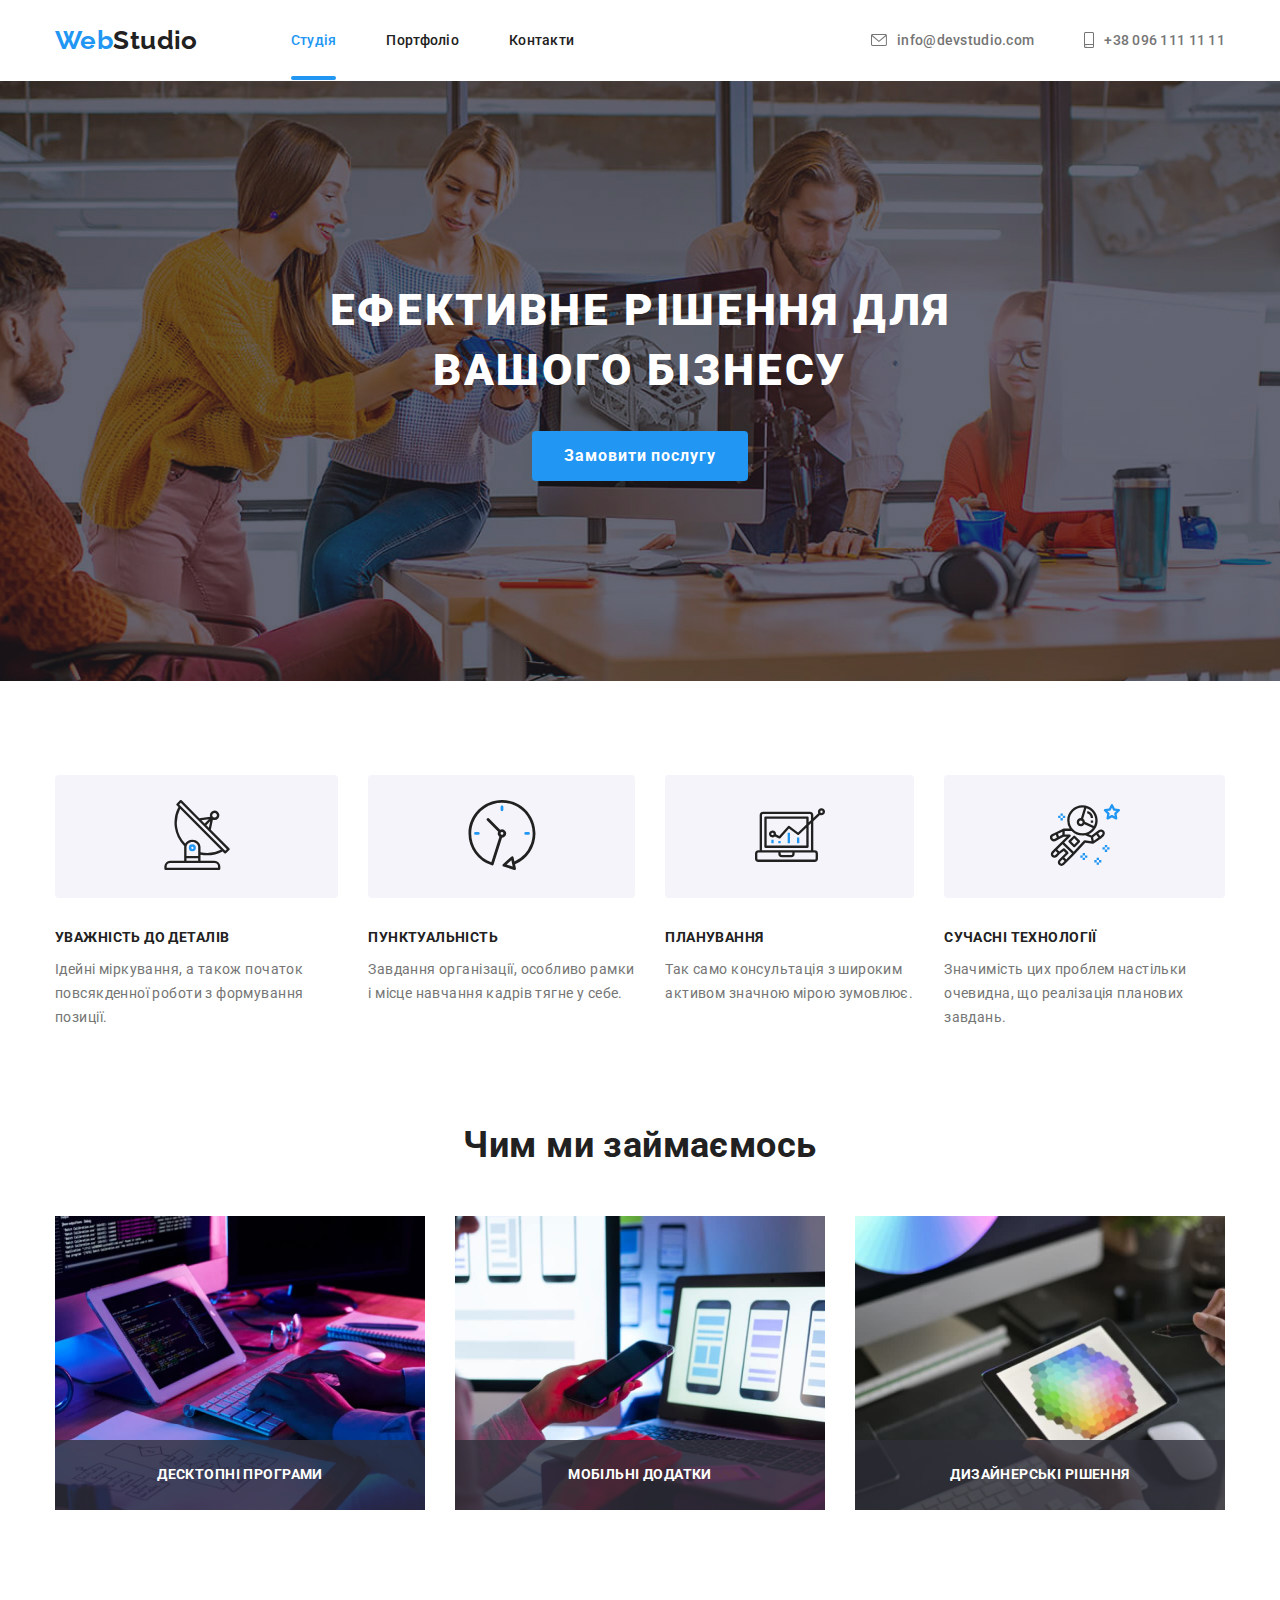
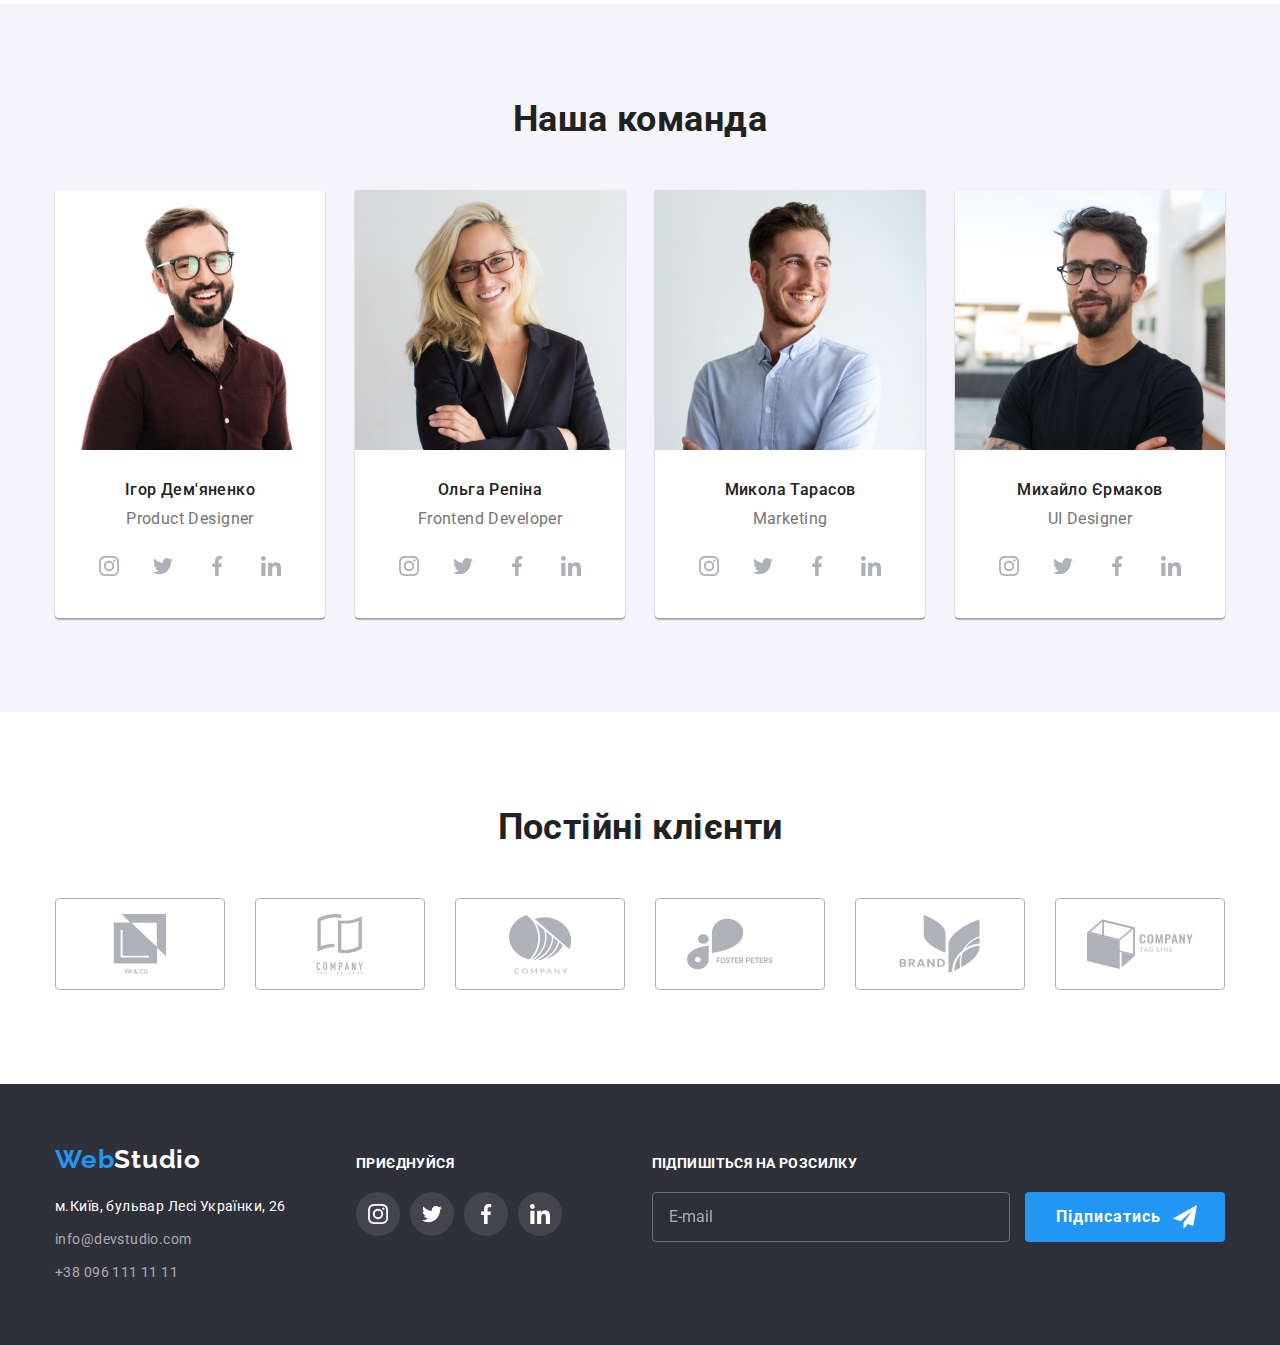
==== commit 2359b527: "correct a mistake" ====
--- a/index.html
+++ b/index.html
@@ -347,14 +347,16 @@
 			</section>
 			<!-- Modal -->
 			<div class="backdrop is-hidden" data-modal>
+				
 				<div class="modal">
-					
-					<form class="form-modal">
-						<button class="modal-btn" type="button" data-modal-close>
+					<button class="modal-btn" type="button" data-modal-close>
 						<svg class="modal-btn-icon">
 							<use href="./images/icons.svg#icon-vector"></use>
 						</svg>
-					</button>
+						</button>
+						
+					<form class="form-modal">
+						
 						<p class="head-form">Залишайте свої дані, ми Вам передзвонимо</p>
 						
 						<label class="label-form">
@@ -379,7 +381,7 @@
 							</svg>
 						</label>
 
-						<label class="label-form" for="comment">
+						<label class="label-textarea" for="comment">
 							<span class="name-span">Коментарій</span>
 							<textarea class="textarea" name="comment" id="comment" rows="10" placeholder="Введіть текст"></textarea>
 						</label>
@@ -460,7 +462,7 @@
 				</div>
 				<div class="form-footer">
 					<p class="fotter-header">Підпишіться на розсилку</p>
-
+					<form>
 					<label class="label-footer">
 							<input class="input-footer" type="text" name="text" placeholder="E-mail"/>
 					</label>
@@ -471,7 +473,7 @@
 							<use href="./images/icons.svg#icon-send"></use>
 						</svg>
 					</button>
-					
+					</form>
 				</div>
 			</div>
 		</footer>
--- a/css/styles.css
+++ b/css/styles.css
@@ -385,22 +385,26 @@
 
 	margin: 0 auto;
 
+	padding: 40px;
+
 	width: 528px;
 	height: 581px;
 	background-color: var(--main-backg-color);
 
+
+
 	box-shadow: 0px 1px 3px rgba(0, 0, 0, 0.12), 0px 1px 1px rgba(0, 0, 0, 0.14), 0px 2px 1px rgba(0, 0, 0, 0.2);
 	border-radius: 4px;
 }
 
 /*----------------------------- MODAL -----------------------------*/
 .modal-btn { 
+	position: absolute;
+	right: 8px;
+	top: 8px;
+
 	display:flex;
 	justify-content: center;
-
-	margin-left: auto;
-	margin-right: 8px ;
-	margin-top: 8px;
 
 	border-radius: 50%;
 	border: 1px solid rgba(0, 0, 0, 0.1);;
@@ -431,18 +435,23 @@
 /* ------------------------------------MODAL DECOR-------------------------- */
 
 .form-modal { 
-	display: flex;
+	display: inline-block;
+	width: 100%;
+	height: 100%;
+
+	text-align: center;
+	/* display: flex; */
     /* text-align: center; */
-    flex-direction: column;
+    /* flex-direction: column; */
     /* align-content: flex-start; */
-    align-items: center;
+    /* align-items: center; */
 	
 
 }
 
 /* --------------------Header------------------ */
 .head-form { 
-	padding-bottom: 12px;
+	margin-bottom: 12px;
 
 	font-weight: 700;
 	font-size: 20px;
@@ -458,12 +467,22 @@
 	display: block;
 	position: relative;
 	/* border: 1px solid coral; */
-	margin-left: 40px;
-	margin-right: 40px;
+	/* margin-left: 40px;
+	margin-right: 40px; */
 	margin-bottom: 10px;
 
 	text-align: initial;
 
+}
+
+.label-textarea { 
+		display: block;
+	position: relative;
+	/* border: 1px solid coral; */
+	/* margin-left: 40px;
+	margin-right: 40px; */
+
+	text-align: initial;
 }
 .icon-form {
 	
@@ -554,7 +573,7 @@
 
 	/* border: 1px solid coral; */
 
-	margin-top: 20px;
+	margin-top: 10px;
 }
 .span-confirm {
 	margin-left: 8px;
@@ -577,7 +596,7 @@
 	
 	padding: 10px 55px;
 	margin-top: 30px;
-	margin-bottom: 40px;
+	/* margin-bottom: 40px; */
 	/* margin-left: auto;
 	margin-right: auto; */
 
@@ -608,8 +627,17 @@
 }
 
 .checkbox { 
-	appearance: none;
-	
+	position: absolute;
+	width: 1px;
+	height: 1px;
+	margin: -1px;
+	border: 0;
+	padding: 0;
+
+	white-space: nowrap;
+	clip-path: inset(100%);
+	clip: rect(0 0 0 0);
+	overflow: hidden;
 }
 
 
@@ -1057,7 +1085,7 @@
 
 .form-footer { 
 
-	margin-left: 89px;
+	margin-left: auto;
 
 }
 
@@ -1086,6 +1114,8 @@
 }
 
 .input-footer::placeholder { 
+	font-size: 16px;
+	line-height: 20px;
 	color: rgba(255, 255, 255, 0.6);
 }
 
@@ -1184,6 +1214,8 @@
 	cursor: pointer;
 
 	padding: 6px 22px;
+
+	background-color: #f5f4fa;
 
 	transition: color var(--animation-cubic),
 	background-color var(--animation-cubic),
